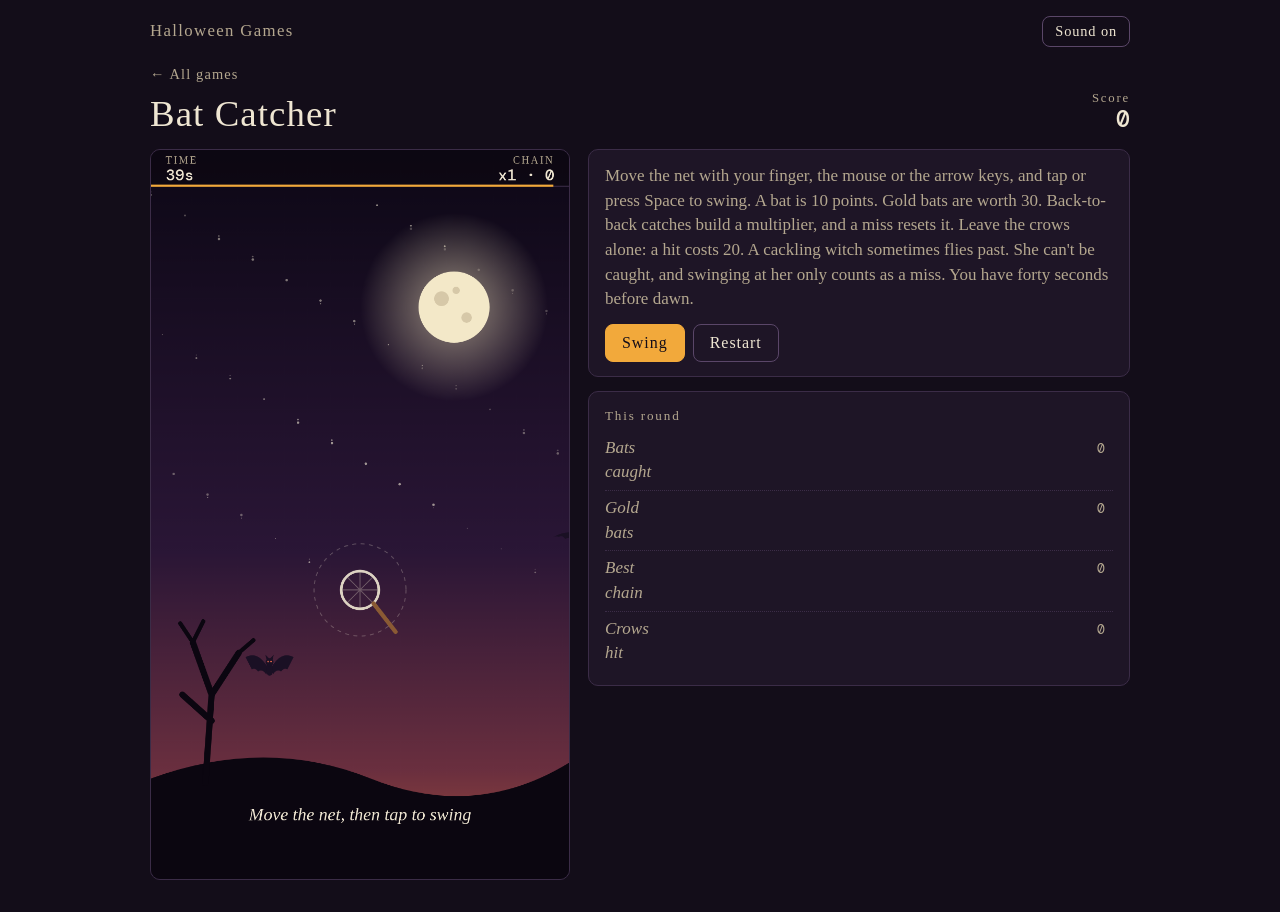
==== games/bat-catcher/index.html @ f4849b36 "Bat Catcher: add a cackling witch who flies past and teases the player She crosses the sky every 9 t" ====
<!doctype html>
<html lang="en">
<head>
  <meta charset="utf-8">
  <meta name="viewport" content="width=device-width, initial-scale=1, viewport-fit=cover">
  <title>Bat Catcher | Halloween Games</title>
  <link rel="preconnect" href="https://fonts.googleapis.com">
  <link rel="preconnect" href="https://fonts.gstatic.com" crossorigin>
  <link rel="stylesheet" href="https://fonts.googleapis.com/css2?family=DM+Mono:wght@400;500&family=IM+Fell+English+SC&family=IM+Fell+English:ital@0;1&display=swap">
  <link rel="stylesheet" href="../../css/arcade.css?v=2844227">
</head>
<body data-root="../../" data-game="bats">
  <main class="wrap">
    <header class="top">
      <a class="brand" href="../../index.html">Halloween Games</a>
      <button type="button" class="btn ghost small" id="snd" aria-pressed="true">Sound on</button>
    </header>
    <div class="gamebar">
      <a class="back" href="../../index.html">&larr; All games</a>
      <h1>Bat Catcher</h1>
      <div class="gscore"><span class="k">Score</span><span class="v" id="score">0</span></div>
    </div>

    <section class="stage">
      <div class="boardwrap">
        <canvas id="board" tabindex="0" aria-label="Night sky. Drag or use the arrow keys to move the net, and tap or press Space to swing it at passing bats."></canvas>
      </div>
      <div class="stack">
        <div class="card">
          <p class="how">Move the net with your finger, the mouse or the arrow keys, and tap or press Space to swing. A bat is 10 points. Gold bats are worth 30. Back-to-back catches build a multiplier, and a miss resets it. Leave the crows alone: a hit costs 20. A cackling witch sometimes flies past. She can't be caught, and swinging at her only counts as a miss. You have forty seconds before dawn.</p>
          <div class="actions" style="margin-top: 12px">
            <button type="button" class="btn" id="tap">Swing</button>
            <button type="button" class="btn ghost" id="reset">Restart</button>
          </div>
        </div>
        <div class="card">
          <p class="eyebrow"><span>This round</span></p>
          <ol class="list" id="stats"></ol>
        </div>
      </div>
    </section>
    <div class="sr" id="live" aria-live="polite"></div>
  </main>

  <script src="../../js/arcade.js?v=2844227"></script>
  <script src="game.js?v=2844227"></script>
</body>
</html>
---- css/arcade.css ----
/* Halloween Games: shared look for the hub and every game page.
   One lantern-lit plate in aubergine ink, ivory bone, marrow gold as the accent. */
:root {
  --ink: #130d19;
  --plate: #1e1526;
  --plate-2: #2a1c33;
  --line: #3b2c47;
  --line-strong: #5a4668;
  --bone: #efe6d2;
  --bone-dim: #b4a78f;
  --marrow: #f2a93b;
  --pumpkin: #ef7d22;
  --orchid: #a97bc0;
  --ember: #e5694a;
  --font-display: 'IM Fell English SC', 'Iowan Old Style', Georgia, serif;
  --font-body: 'IM Fell English', 'Iowan Old Style', Georgia, serif;
  --font-data: 'DM Mono', ui-monospace, Menlo, Consolas, monospace;
  color-scheme: dark;
}
* { box-sizing: border-box; }
html { background: var(--ink); }
body {
  margin: 0;
  background: var(--ink);
  color: var(--bone);
  font-family: var(--font-body);
  font-size: 17px;
  line-height: 1.45;
  padding-top: max(14px, env(safe-area-inset-top, 0px));
  padding-bottom: max(32px, env(safe-area-inset-bottom, 0px));
  padding-left: max(16px, env(safe-area-inset-left, 0px));
  padding-right: max(16px, env(safe-area-inset-right, 0px));
  -webkit-text-size-adjust: 100%;
}
[hidden] { display: none !important; }
a { color: inherit; }

.wrap { max-width: 460px; margin: 0 auto; display: flex; flex-direction: column; gap: 16px; }
.top { display: flex; align-items: center; justify-content: space-between; gap: 12px; min-height: 34px; }
.brand {
  font-family: var(--font-display);
  font-size: 1.05rem;
  letter-spacing: 0.08em;
  color: var(--bone-dim);
  text-decoration: none;
}
.brand:hover { color: var(--bone); }

.k { font-family: var(--font-display); font-size: 0.8rem; letter-spacing: 0.14em; color: var(--bone-dim); }
.v { font-family: var(--font-data); font-weight: 500; font-size: 1.45rem; line-height: 1.1; font-variant-numeric: tabular-nums; }

.btn {
  font-family: var(--font-display);
  font-size: 1rem;
  letter-spacing: 0.06em;
  padding: 9px 16px;
  border-radius: 8px;
  border: 1px solid var(--marrow);
  background: var(--marrow);
  color: var(--ink);
  cursor: pointer;
  text-decoration: none;
  display: inline-block;
}
.btn.ghost { background: transparent; color: var(--bone); border-color: var(--line-strong); }
.btn.small { font-size: 0.9rem; padding: 6px 12px; }
.btn:focus-visible { outline: 2px solid var(--bone); outline-offset: 2px; }
.btn:active { transform: translateY(1px); }
.btn:disabled { opacity: 0.45; cursor: default; }

.card { background: var(--plate); border: 1px solid var(--line); border-radius: 10px; padding: 14px 16px; min-width: 0; }
.eyebrow {
  margin: 0 0 6px;
  display: flex;
  justify-content: space-between;
  gap: 8px;
  font-family: var(--font-display);
  font-size: 0.82rem;
  letter-spacing: 0.14em;
  color: var(--bone-dim);
}
.eyebrow .mono { font-family: var(--font-data); letter-spacing: 0; font-variant-numeric: tabular-nums; }
.how { margin: 0; color: var(--bone-dim); }
.actions { display: flex; flex-wrap: wrap; gap: 8px; }

/* Game pages */
.gamebar { display: grid; grid-template-columns: 1fr auto; align-items: end; gap: 4px 12px; }
.back { grid-column: 1 / -1; font-family: var(--font-display); letter-spacing: 0.08em; font-size: 0.9rem; color: var(--bone-dim); text-decoration: none; }
.back:hover { color: var(--bone); }
.gamebar h1 {
  margin: 0;
  font-family: var(--font-display);
  font-weight: 400;
  font-size: clamp(1.7rem, 7vw, 2.3rem);
  letter-spacing: 0.03em;
  line-height: 1;
  text-wrap: balance;
}
.gscore { display: flex; flex-direction: column; align-items: flex-end; }

.stage { display: grid; gap: 18px; grid-template-columns: minmax(0, 1fr); }
.boardwrap { position: relative; width: min(100%, 420px); margin-inline: auto; }
canvas {
  display: block;
  width: 100%;
  height: auto;
  aspect-ratio: 400 / 696;
  border-radius: 10px;
  border: 1px solid var(--line);
  background: var(--plate);
  touch-action: manipulation;
  cursor: pointer;
  user-select: none;
  -webkit-tap-highlight-color: transparent;
}
canvas:focus { outline: none; }
canvas:focus-visible { outline: 2px solid var(--bone); outline-offset: 3px; }
.stack { display: grid; gap: 14px; min-width: 0; align-content: start; }
.latin { margin: 0; font-style: italic; font-size: 1.5rem; line-height: 1.15; }
.eng { margin: 2px 0 12px; color: var(--bone-dim); }

.list { list-style: none; margin: 0; padding: 0; }
.list li {
  display: grid;
  grid-template-columns: 1.7rem minmax(0, 1fr) auto;
  gap: 8px;
  align-items: baseline;
  padding: 5px 0;
  border-bottom: 1px dotted var(--line);
  color: var(--bone-dim);
}
.list li:last-child { border-bottom: 0; }
.list .n, .list .pts { font-family: var(--font-data); font-size: 0.82rem; font-variant-numeric: tabular-nums; }
.list .lat { font-style: italic; }
.list .pts { text-align: right; min-width: 2.6rem; }
.list li.next { color: var(--marrow); }
.list li.done { color: var(--bone); }

/* Hub */
.hero h1 {
  margin: 0;
  font-family: var(--font-display);
  font-weight: 400;
  font-size: clamp(2.2rem, 10vw, 3.3rem);
  letter-spacing: 0.03em;
  line-height: 1;
  text-wrap: balance;
}
.lede { margin: 10px 0 0; color: var(--bone-dim); max-width: 40ch; }
.games { display: grid; gap: 14px; grid-template-columns: minmax(0, 1fr); }
.game-card {
  --accent: var(--bone);
  display: grid;
  gap: 8px;
  padding: 16px;
  border: 1px solid var(--line);
  border-radius: 12px;
  background: var(--plate);
  color: inherit;
  text-decoration: none;
  min-width: 0;
}
.game-card:hover { border-color: var(--accent); }
.game-card:focus-visible { outline: 2px solid var(--bone); outline-offset: 3px; }
.game-card .icon { width: 48px; height: 48px; color: var(--accent); }
.game-card h2 { margin: 0; font-family: var(--font-display); font-weight: 400; font-size: 1.5rem; letter-spacing: 0.03em; line-height: 1.1; }
.game-card p { margin: 0; color: var(--bone-dim); }
.game-card .best { font-family: var(--font-data); font-size: 0.85rem; color: var(--bone); }
.game-card .play {
  justify-self: start;
  font-family: var(--font-display);
  letter-spacing: 0.08em;
  color: var(--ink);
  background: var(--accent);
  padding: 6px 14px;
  border-radius: 8px;
}

.tabs { display: flex; flex-wrap: wrap; gap: 6px; margin: 4px 0 10px; }
.tab {
  font-family: var(--font-display);
  letter-spacing: 0.08em;
  font-size: 0.92rem;
  padding: 5px 12px;
  border-radius: 999px;
  border: 1px solid var(--line-strong);
  background: transparent;
  color: var(--bone-dim);
  cursor: pointer;
}
.tab[aria-selected="true"] { background: var(--bone); color: var(--ink); border-color: var(--bone); }
.tab:focus-visible { outline: 2px solid var(--bone); outline-offset: 2px; }

.row {
  display: grid;
  grid-template-columns: 1.8rem 3.6rem repeat(3, minmax(0, 1fr)) 4.4rem;
  gap: 6px;
  align-items: baseline;
  padding: 7px 0;
  border-bottom: 1px dotted var(--line);
}
.row.single { grid-template-columns: 1.8rem minmax(0, 1fr) auto; }
.row.head { color: var(--bone-dim); font-family: var(--font-display); font-size: 0.78rem; letter-spacing: 0.1em; }
.row .rk, .row .num { font-family: var(--font-data); font-size: 0.85rem; font-variant-numeric: tabular-nums; }
.row .num { text-align: right; }
.row .rk { color: var(--bone-dim); }
.row .ini { font-family: var(--font-data); font-weight: 500; font-size: 1.05rem; letter-spacing: 0.14em; }
.row .tot { font-weight: 500; color: var(--bone); }
.row.first .ini, .row.first .tot { color: var(--marrow); }
.row.head .num { font-family: var(--font-display); font-size: 0.78rem; }
.table { margin: 0; padding: 0; list-style: none; }
.footnote { margin: 10px 0 0; color: var(--bone-dim); font-size: 0.95rem; }
.sr { position: absolute; width: 1px; height: 1px; overflow: hidden; clip-path: inset(50%); white-space: nowrap; }

/* Initials entry and result */
.modal {
  position: fixed;
  inset: 0;
  z-index: 50;
  display: grid;
  place-items: center;
  background: rgba(10, 6, 14, 0.84);
  padding: max(16px, env(safe-area-inset-top, 0px)) max(16px, env(safe-area-inset-right, 0px)) max(16px, env(safe-area-inset-bottom, 0px)) max(16px, env(safe-area-inset-left, 0px));
  overflow-y: auto;
}
.mcard {
  width: min(100%, 360px);
  background: var(--plate);
  border: 1px solid var(--line-strong);
  border-radius: 14px;
  padding: 20px 18px;
  display: grid;
  gap: 6px;
  justify-items: center;
  text-align: center;
}
.mcard:focus { outline: none; }
.mcard .eyebrow { justify-content: center; margin: 0; }
.final { margin: 0; font-family: var(--font-data); font-weight: 500; font-size: 3.2rem; line-height: 1.1; color: var(--marrow); font-variant-numeric: tabular-nums; }
.note { margin: 0; min-height: 1.4em; font-style: italic; font-size: 1.1rem; }
.mblock { display: grid; gap: 10px; justify-items: center; width: 100%; margin-top: 6px; }
.slots { display: flex; gap: 14px; justify-content: center; }
.slot { display: flex; flex-direction: column; align-items: center; gap: 2px; }
.arrow {
  width: 54px;
  height: 40px;
  display: grid;
  place-items: center;
  border-radius: 8px;
  border: 1px solid var(--line-strong);
  background: transparent;
  color: var(--bone);
  cursor: pointer;
}
.arrow:focus-visible { outline: 2px solid var(--bone); outline-offset: 2px; }
.arrow:active { background: var(--plate-2); }
.letter {
  width: 54px;
  text-align: center;
  font-family: var(--font-data);
  font-weight: 500;
  font-size: 3rem;
  line-height: 1.15;
  border-bottom: 3px solid var(--line-strong);
  cursor: pointer;
}
.slot.on .letter { border-bottom-color: var(--marrow); color: var(--marrow); }
.rankline { margin: 0; font-family: var(--font-display); font-size: 1.2rem; letter-spacing: 0.04em; }
.subline { margin: 0; color: var(--bone-dim); }

@media (min-width: 860px) {
  .wrap { max-width: 980px; }
  .stage { grid-template-columns: 420px minmax(0, 1fr); align-items: start; }
  .boardwrap { margin-inline: 0; }
  .games { grid-template-columns: repeat(3, minmax(0, 1fr)); }
}
@media (prefers-reduced-motion: reduce) {
  .btn:active { transform: none; }
}

/* Item pickers shared by Witch Dinner and Haunted House */
.shelf { display: grid; grid-template-columns: repeat(4, minmax(0, 1fr)); gap: 8px; margin-top: 10px; }
.item {
  font: inherit; color: var(--bone); background: var(--plate-2); border: 1px solid var(--line); border-radius: 10px;
  padding: 8px 2px 7px; display: flex; flex-direction: column; align-items: center; gap: 4px; cursor: pointer; min-width: 0;
}
.item svg { width: 36px; height: 36px; }
.item span { font-size: 0.74rem; line-height: 1.1; text-align: center; color: var(--bone-dim); padding: 0 2px; }
.item:hover { border-color: var(--line-strong); }
.item:focus-visible { outline: 2px solid var(--bone); outline-offset: 2px; }
.item[disabled] { opacity: 0.3; cursor: default; }
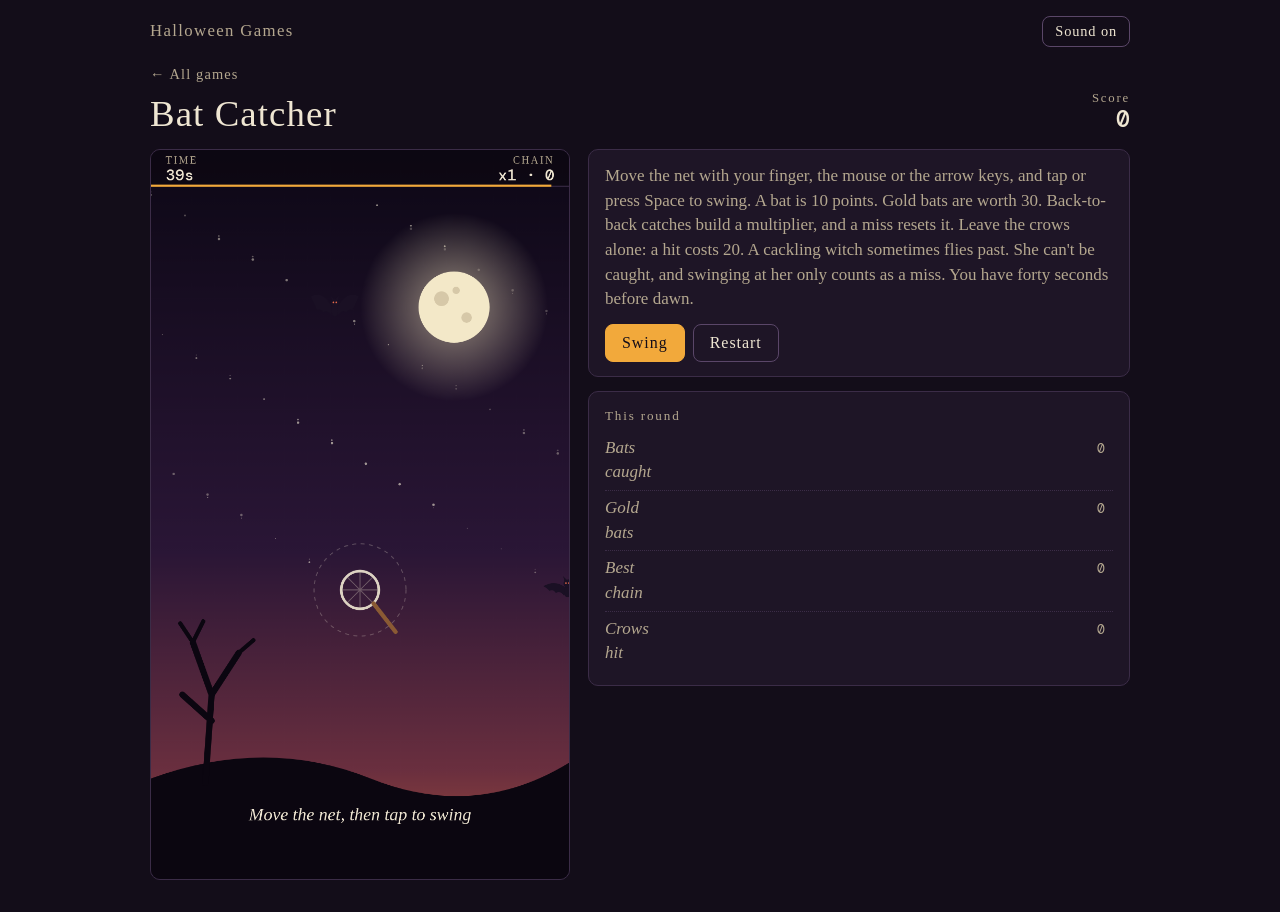
==== commit 478a3940: "Pumpkin Bowling: add a two player mode Players take turns by frame on one device, with a purple pump" ====
--- a/games/bat-catcher/index.html
+++ b/games/bat-catcher/index.html
@@ -7,7 +7,7 @@
   <link rel="preconnect" href="https://fonts.googleapis.com">
   <link rel="preconnect" href="https://fonts.gstatic.com" crossorigin>
   <link rel="stylesheet" href="https://fonts.googleapis.com/css2?family=DM+Mono:wght@400;500&family=IM+Fell+English+SC&family=IM+Fell+English:ital@0;1&display=swap">
-  <link rel="stylesheet" href="../../css/arcade.css?v=2844227">
+  <link rel="stylesheet" href="../../css/arcade.css?v=f4849b3">
 </head>
 <body data-root="../../" data-game="bats">
   <main class="wrap">
@@ -42,7 +42,7 @@
     <div class="sr" id="live" aria-live="polite"></div>
   </main>
 
-  <script src="../../js/arcade.js?v=2844227"></script>
-  <script src="game.js?v=2844227"></script>
+  <script src="../../js/arcade.js?v=f4849b3"></script>
+  <script src="game.js?v=f4849b3"></script>
 </body>
 </html>
--- a/css/arcade.css
+++ b/css/arcade.css
@@ -135,6 +135,15 @@
 .list .pts { text-align: right; min-width: 2.6rem; }
 .list li.next { color: var(--marrow); }
 .list li.done { color: var(--bone); }
+.list li.two { grid-template-columns: 1.7rem minmax(0, 1fr) minmax(0, 1fr); }
+.list li.head { color: var(--bone-dim); font-family: var(--font-display); letter-spacing: 0.1em; font-size: 0.8rem; }
+.list .pts.cur { color: var(--marrow); }
+
+.seg { display: inline-grid; grid-auto-flow: column; border: 1px solid var(--line-strong); border-radius: 8px; overflow: hidden; }
+.seg button { font-family: var(--font-display); font-size: 0.95rem; letter-spacing: 0.05em; color: var(--bone); background: transparent; border: 0; padding: 7px 14px; cursor: pointer; }
+.seg button + button { border-left: 1px solid var(--line-strong); }
+.seg button[aria-pressed="true"] { background: var(--marrow); color: var(--ink); }
+.seg button:focus-visible { outline: 2px solid var(--bone); outline-offset: -2px; }
 
 /* Hub */
 .hero h1 {
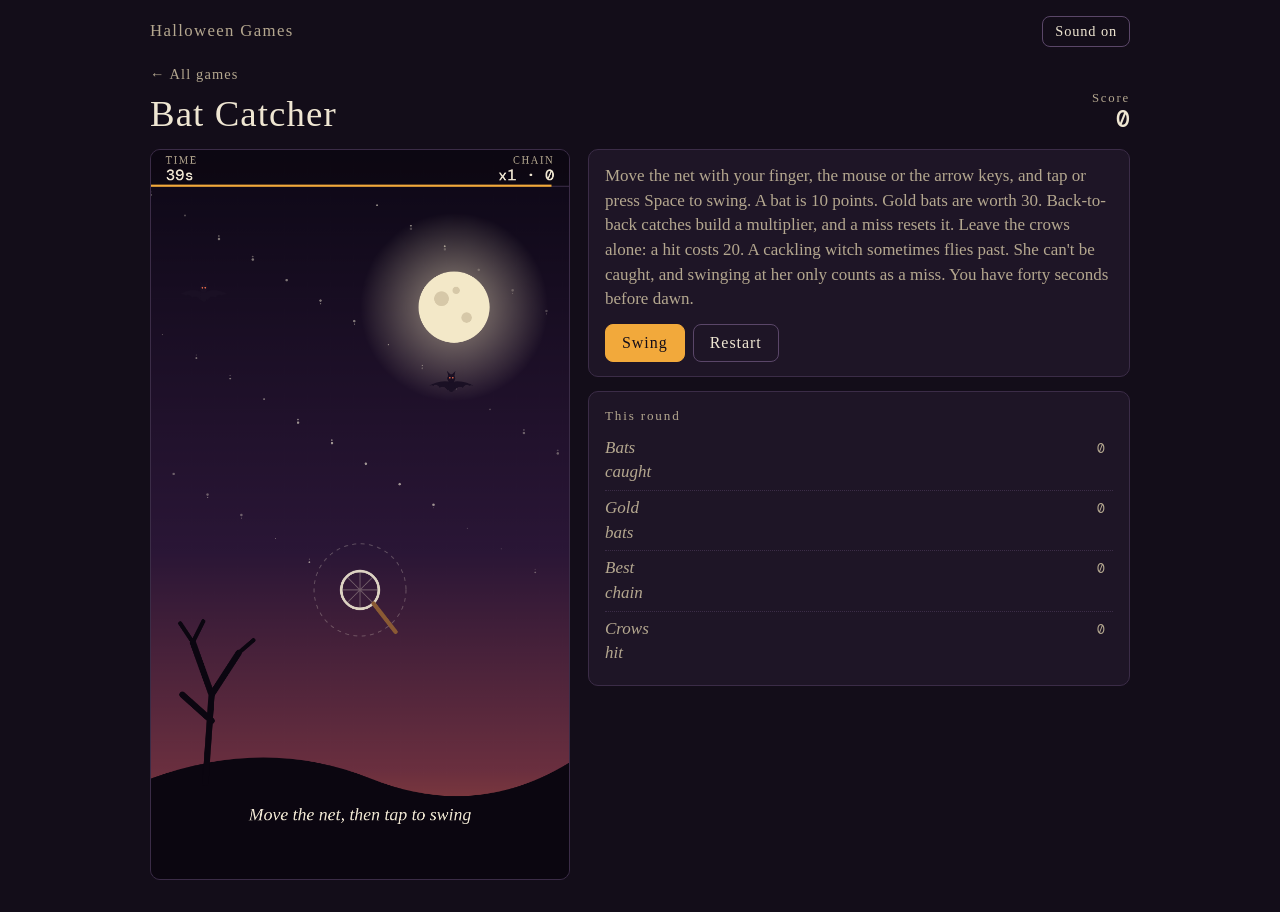
==== commit 4651ee8d: "Pumpkin Bowling: support three players The player toggle now offers 1, 2 or 3. Players take turns by" ====
--- a/games/bat-catcher/index.html
+++ b/games/bat-catcher/index.html
@@ -7,7 +7,7 @@
   <link rel="preconnect" href="https://fonts.googleapis.com">
   <link rel="preconnect" href="https://fonts.gstatic.com" crossorigin>
   <link rel="stylesheet" href="https://fonts.googleapis.com/css2?family=DM+Mono:wght@400;500&family=IM+Fell+English+SC&family=IM+Fell+English:ital@0;1&display=swap">
-  <link rel="stylesheet" href="../../css/arcade.css?v=f4849b3">
+  <link rel="stylesheet" href="../../css/arcade.css?v=478a394">
 </head>
 <body data-root="../../" data-game="bats">
   <main class="wrap">
@@ -42,7 +42,7 @@
     <div class="sr" id="live" aria-live="polite"></div>
   </main>
 
-  <script src="../../js/arcade.js?v=f4849b3"></script>
-  <script src="game.js?v=f4849b3"></script>
+  <script src="../../js/arcade.js?v=478a394"></script>
+  <script src="game.js?v=478a394"></script>
 </body>
 </html>
--- a/css/arcade.css
+++ b/css/arcade.css
@@ -135,7 +135,6 @@
 .list .pts { text-align: right; min-width: 2.6rem; }
 .list li.next { color: var(--marrow); }
 .list li.done { color: var(--bone); }
-.list li.two { grid-template-columns: 1.7rem minmax(0, 1fr) minmax(0, 1fr); }
 .list li.head { color: var(--bone-dim); font-family: var(--font-display); letter-spacing: 0.1em; font-size: 0.8rem; }
 .list .pts.cur { color: var(--marrow); }
 
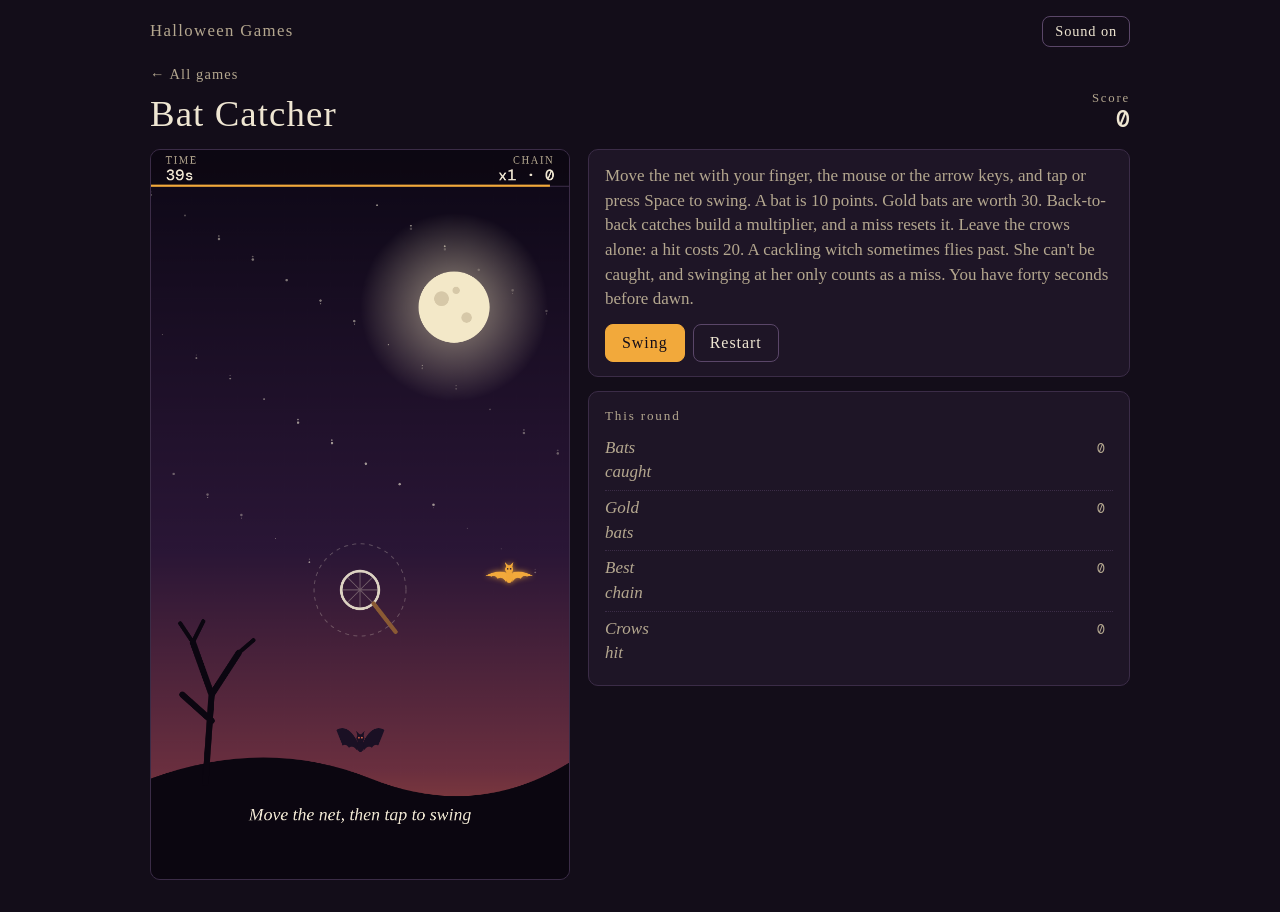
==== commit b0826ecd: "Scoreboard: match the Player header to the other column headers Co-Authored-By: Claude Sonnet 5.5 <n" ====
--- a/games/bat-catcher/index.html
+++ b/games/bat-catcher/index.html
@@ -7,7 +7,7 @@
   <link rel="preconnect" href="https://fonts.googleapis.com">
   <link rel="preconnect" href="https://fonts.gstatic.com" crossorigin>
   <link rel="stylesheet" href="https://fonts.googleapis.com/css2?family=DM+Mono:wght@400;500&family=IM+Fell+English+SC&family=IM+Fell+English:ital@0;1&display=swap">
-  <link rel="stylesheet" href="../../css/arcade.css?v=478a394">
+  <link rel="stylesheet" href="../../css/arcade.css?v=4651ee8">
 </head>
 <body data-root="../../" data-game="bats">
   <main class="wrap">
@@ -42,7 +42,7 @@
     <div class="sr" id="live" aria-live="polite"></div>
   </main>
 
-  <script src="../../js/arcade.js?v=478a394"></script>
-  <script src="game.js?v=478a394"></script>
+  <script src="../../js/arcade.js?v=4651ee8"></script>
+  <script src="game.js?v=4651ee8"></script>
 </body>
 </html>
--- a/css/arcade.css
+++ b/css/arcade.css
@@ -216,6 +216,7 @@
 .row .tot { font-weight: 500; color: var(--bone); }
 .row.first .ini, .row.first .tot { color: var(--marrow); }
 .row.head .num { font-family: var(--font-display); font-size: 0.78rem; }
+.row.head .ini { font-family: var(--font-display); font-size: 0.78rem; font-weight: 400; letter-spacing: 0.1em; }
 .table { margin: 0; padding: 0; list-style: none; }
 .footnote { margin: 10px 0 0; color: var(--bone-dim); font-size: 0.95rem; }
 .sr { position: absolute; width: 1px; height: 1px; overflow: hidden; clip-path: inset(50%); white-space: nowrap; }
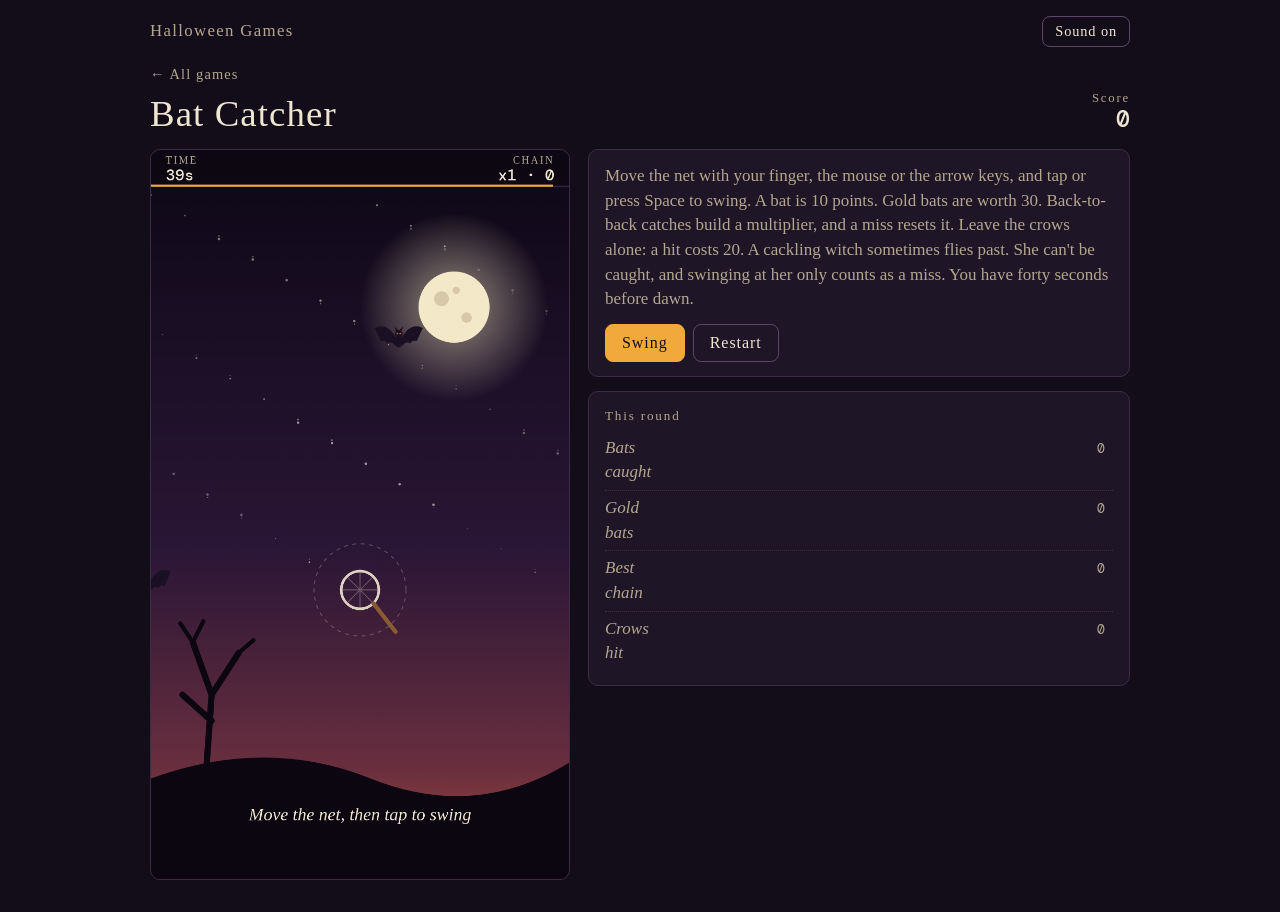
==== commit 6f1b23b7: "Hub: add cobwebs in both top corners and a dangling spider Co-Authored-By: Claude Sonnet 5.5 <norepl" ====
--- a/games/bat-catcher/index.html
+++ b/games/bat-catcher/index.html
@@ -7,7 +7,7 @@
   <link rel="preconnect" href="https://fonts.googleapis.com">
   <link rel="preconnect" href="https://fonts.gstatic.com" crossorigin>
   <link rel="stylesheet" href="https://fonts.googleapis.com/css2?family=DM+Mono:wght@400;500&family=IM+Fell+English+SC&family=IM+Fell+English:ital@0;1&display=swap">
-  <link rel="stylesheet" href="../../css/arcade.css?v=4651ee8">
+  <link rel="stylesheet" href="../../css/arcade.css?v=b0826ec">
 </head>
 <body data-root="../../" data-game="bats">
   <main class="wrap">
@@ -42,7 +42,7 @@
     <div class="sr" id="live" aria-live="polite"></div>
   </main>
 
-  <script src="../../js/arcade.js?v=4651ee8"></script>
-  <script src="game.js?v=4651ee8"></script>
+  <script src="../../js/arcade.js?v=b0826ec"></script>
+  <script src="game.js?v=b0826ec"></script>
 </body>
 </html>
--- a/css/arcade.css
+++ b/css/arcade.css
@@ -298,3 +298,16 @@
 .item:hover { border-color: var(--line-strong); }
 .item:focus-visible { outline: 2px solid var(--bone); outline-offset: 2px; }
 .item[disabled] { opacity: 0.3; cursor: default; }
+
+/* Hub cobwebs */
+body[data-page="hub"] { position: relative; }
+body[data-page="hub"] .wrap { position: relative; z-index: 1; }
+.webs { position: absolute; inset: 0 0 auto 0; height: 0; z-index: 0; pointer-events: none; color: rgba(239, 230, 210, 0.3); }
+.webs .web { position: absolute; display: block; height: auto; overflow: visible; }
+.web-l { top: 0; left: 0; width: min(38vw, 150px); }
+.web-r { top: 0; right: 0; width: min(28vw, 110px); transform: scaleX(-1); }
+.web-m { top: 0; right: 6%; width: 50px; }
+.web-m .dangle { animation: dangle 5.5s ease-in-out infinite; }
+@keyframes dangle { 0%, 100% { transform: translateY(0); } 50% { transform: translateY(12px); } }
+@media (min-width: 860px) { .web-m { right: 30%; } .web-l { width: 190px; } .web-r { width: 140px; } .web-m { width: 76px; right: 30%; } }
+@media (prefers-reduced-motion: reduce) { .web-m .dangle { animation: none; } }
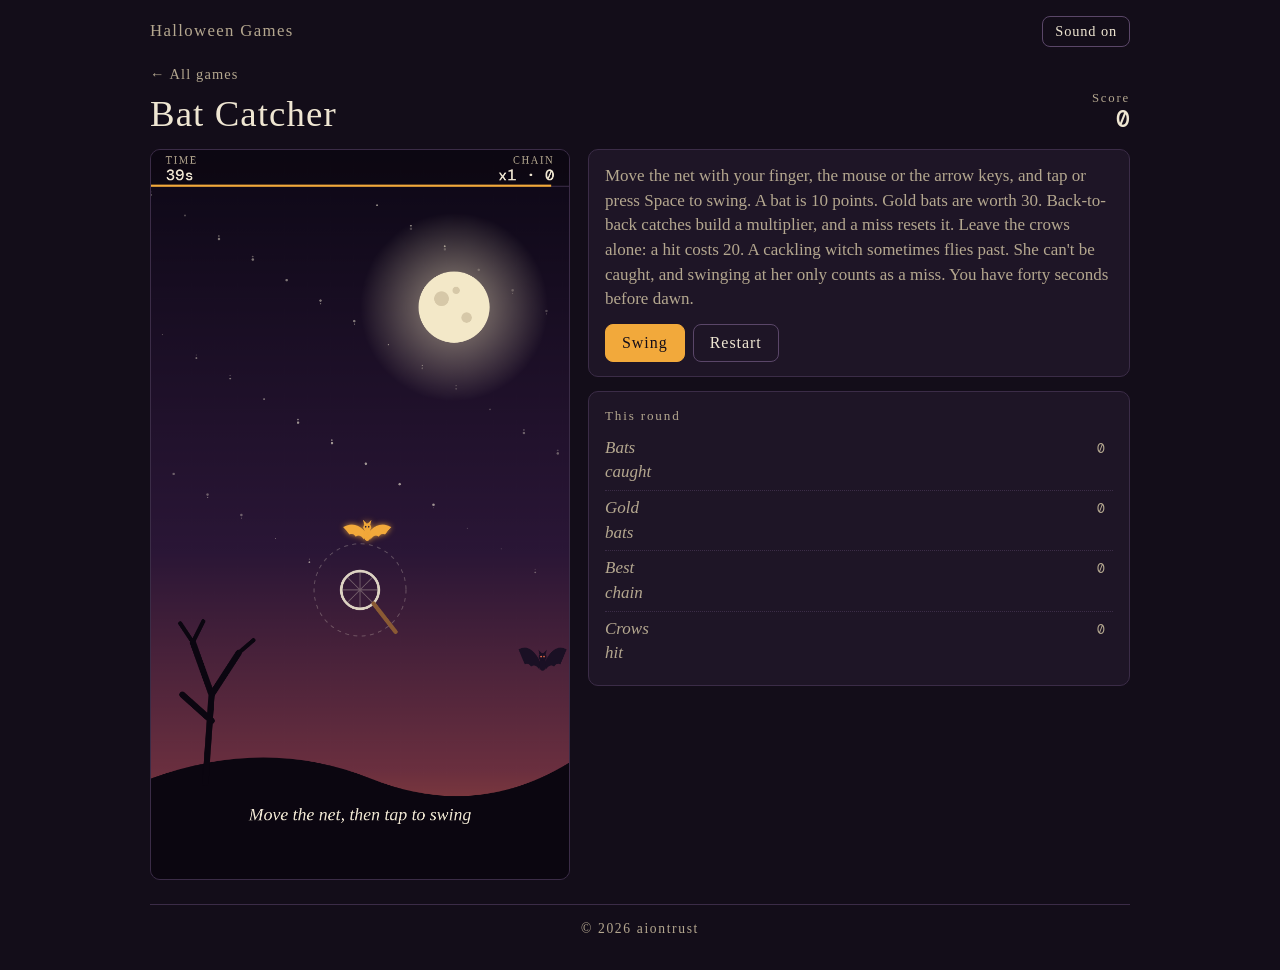
==== commit 5f936821: "Add an aiontrust copyright footer to every page Co-Authored-By: Claude Sonnet 5.5 <noreply@anthropic" ====
--- a/games/bat-catcher/index.html
+++ b/games/bat-catcher/index.html
@@ -7,7 +7,7 @@
   <link rel="preconnect" href="https://fonts.googleapis.com">
   <link rel="preconnect" href="https://fonts.gstatic.com" crossorigin>
   <link rel="stylesheet" href="https://fonts.googleapis.com/css2?family=DM+Mono:wght@400;500&family=IM+Fell+English+SC&family=IM+Fell+English:ital@0;1&display=swap">
-  <link rel="stylesheet" href="../../css/arcade.css?v=b0826ec">
+  <link rel="stylesheet" href="../../css/arcade.css?v=6f1b23b">
 </head>
 <body data-root="../../" data-game="bats">
   <main class="wrap">
@@ -40,9 +40,10 @@
       </div>
     </section>
     <div class="sr" id="live" aria-live="polite"></div>
+    <footer class="foot">&copy; 2026 aiontrust</footer>
   </main>
 
-  <script src="../../js/arcade.js?v=b0826ec"></script>
-  <script src="game.js?v=b0826ec"></script>
+  <script src="../../js/arcade.js?v=6f1b23b"></script>
+  <script src="game.js?v=6f1b23b"></script>
 </body>
 </html>
--- a/css/arcade.css
+++ b/css/arcade.css
@@ -311,3 +311,6 @@
 @keyframes dangle { 0%, 100% { transform: translateY(0); } 50% { transform: translateY(12px); } }
 @media (min-width: 860px) { .web-m { right: 30%; } .web-l { width: 190px; } .web-r { width: 140px; } .web-m { width: 76px; right: 30%; } }
 @media (prefers-reduced-motion: reduce) { .web-m .dangle { animation: none; } }
+
+/* Footer */
+.foot { margin-top: 8px; padding-top: 14px; border-top: 1px solid var(--line); text-align: center; font-family: var(--font-display); font-size: 0.85rem; letter-spacing: 0.12em; color: var(--bone-dim); }
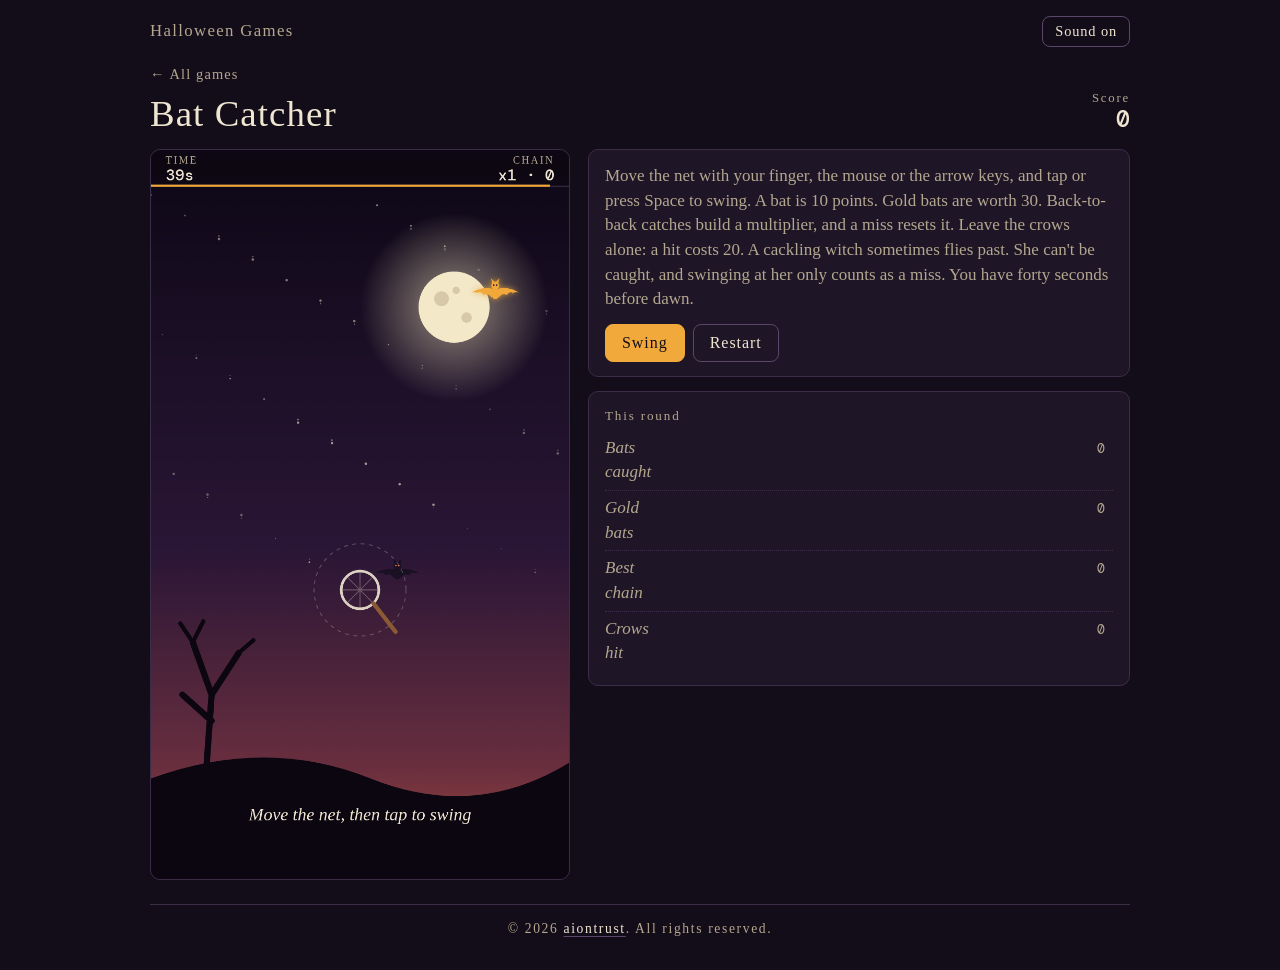
==== commit aa291282: "Footer: add All rights reserved and link aiontrust to its GitHub Co-Authored-By: Claude Sonnet 5.5 <" ====
--- a/games/bat-catcher/index.html
+++ b/games/bat-catcher/index.html
@@ -7,7 +7,7 @@
   <link rel="preconnect" href="https://fonts.googleapis.com">
   <link rel="preconnect" href="https://fonts.gstatic.com" crossorigin>
   <link rel="stylesheet" href="https://fonts.googleapis.com/css2?family=DM+Mono:wght@400;500&family=IM+Fell+English+SC&family=IM+Fell+English:ital@0;1&display=swap">
-  <link rel="stylesheet" href="../../css/arcade.css?v=6f1b23b">
+  <link rel="stylesheet" href="../../css/arcade.css?v=5f93682">
 </head>
 <body data-root="../../" data-game="bats">
   <main class="wrap">
@@ -40,10 +40,10 @@
       </div>
     </section>
     <div class="sr" id="live" aria-live="polite"></div>
-    <footer class="foot">&copy; 2026 aiontrust</footer>
+    <footer class="foot">&copy; 2026 <a href="https://github.com/aiontrust" target="_blank" rel="noopener">aiontrust</a>. All rights reserved.</footer>
   </main>
 
-  <script src="../../js/arcade.js?v=6f1b23b"></script>
-  <script src="game.js?v=6f1b23b"></script>
+  <script src="../../js/arcade.js?v=5f93682"></script>
+  <script src="game.js?v=5f93682"></script>
 </body>
 </html>
--- a/css/arcade.css
+++ b/css/arcade.css
@@ -314,3 +314,6 @@
 
 /* Footer */
 .foot { margin-top: 8px; padding-top: 14px; border-top: 1px solid var(--line); text-align: center; font-family: var(--font-display); font-size: 0.85rem; letter-spacing: 0.12em; color: var(--bone-dim); }
+.foot a { color: var(--bone); text-decoration: underline; text-decoration-color: var(--line-strong); text-underline-offset: 3px; }
+.foot a:hover { text-decoration-color: var(--marrow); }
+.foot a:focus-visible { outline: 2px solid var(--bone); outline-offset: 2px; border-radius: 2px; }
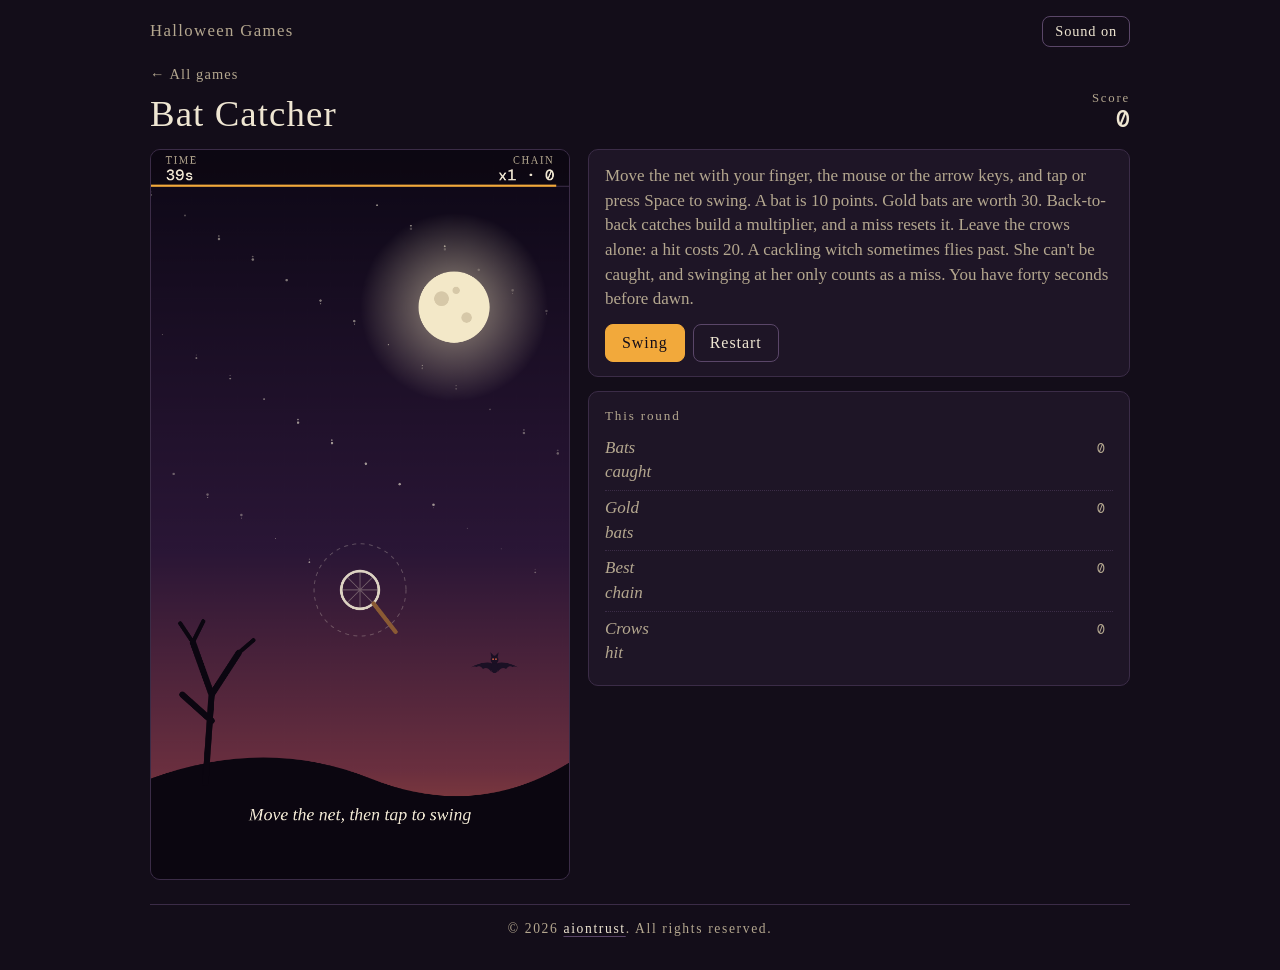
==== commit 45be997e: "Make the games work offline and installable A service worker saves every page, script, style and ico" ====
--- a/games/bat-catcher/index.html
+++ b/games/bat-catcher/index.html
@@ -3,11 +3,18 @@
 <head>
   <meta charset="utf-8">
   <meta name="viewport" content="width=device-width, initial-scale=1, viewport-fit=cover">
+  <meta name="theme-color" content="#130d19">
+  <link rel="manifest" href="../../manifest.webmanifest">
+  <link rel="icon" href="../../icons/icon-192.png">
+  <link rel="apple-touch-icon" href="../../icons/apple-touch-icon.png">
+  <meta name="apple-mobile-web-app-capable" content="yes">
+  <meta name="mobile-web-app-capable" content="yes">
+  <meta name="apple-mobile-web-app-title" content="Halloween Games">
   <title>Bat Catcher | Halloween Games</title>
   <link rel="preconnect" href="https://fonts.googleapis.com">
   <link rel="preconnect" href="https://fonts.gstatic.com" crossorigin>
   <link rel="stylesheet" href="https://fonts.googleapis.com/css2?family=DM+Mono:wght@400;500&family=IM+Fell+English+SC&family=IM+Fell+English:ital@0;1&display=swap">
-  <link rel="stylesheet" href="../../css/arcade.css?v=5f93682">
+  <link rel="stylesheet" href="../../css/arcade.css?v=ea31141">
 </head>
 <body data-root="../../" data-game="bats">
   <main class="wrap">
@@ -43,7 +50,7 @@
     <footer class="foot">&copy; 2026 <a href="https://github.com/aiontrust" target="_blank" rel="noopener">aiontrust</a>. All rights reserved.</footer>
   </main>
 
-  <script src="../../js/arcade.js?v=5f93682"></script>
-  <script src="game.js?v=5f93682"></script>
+  <script src="../../js/arcade.js?v=ea31141"></script>
+  <script src="game.js?v=ea31141"></script>
 </body>
 </html>
